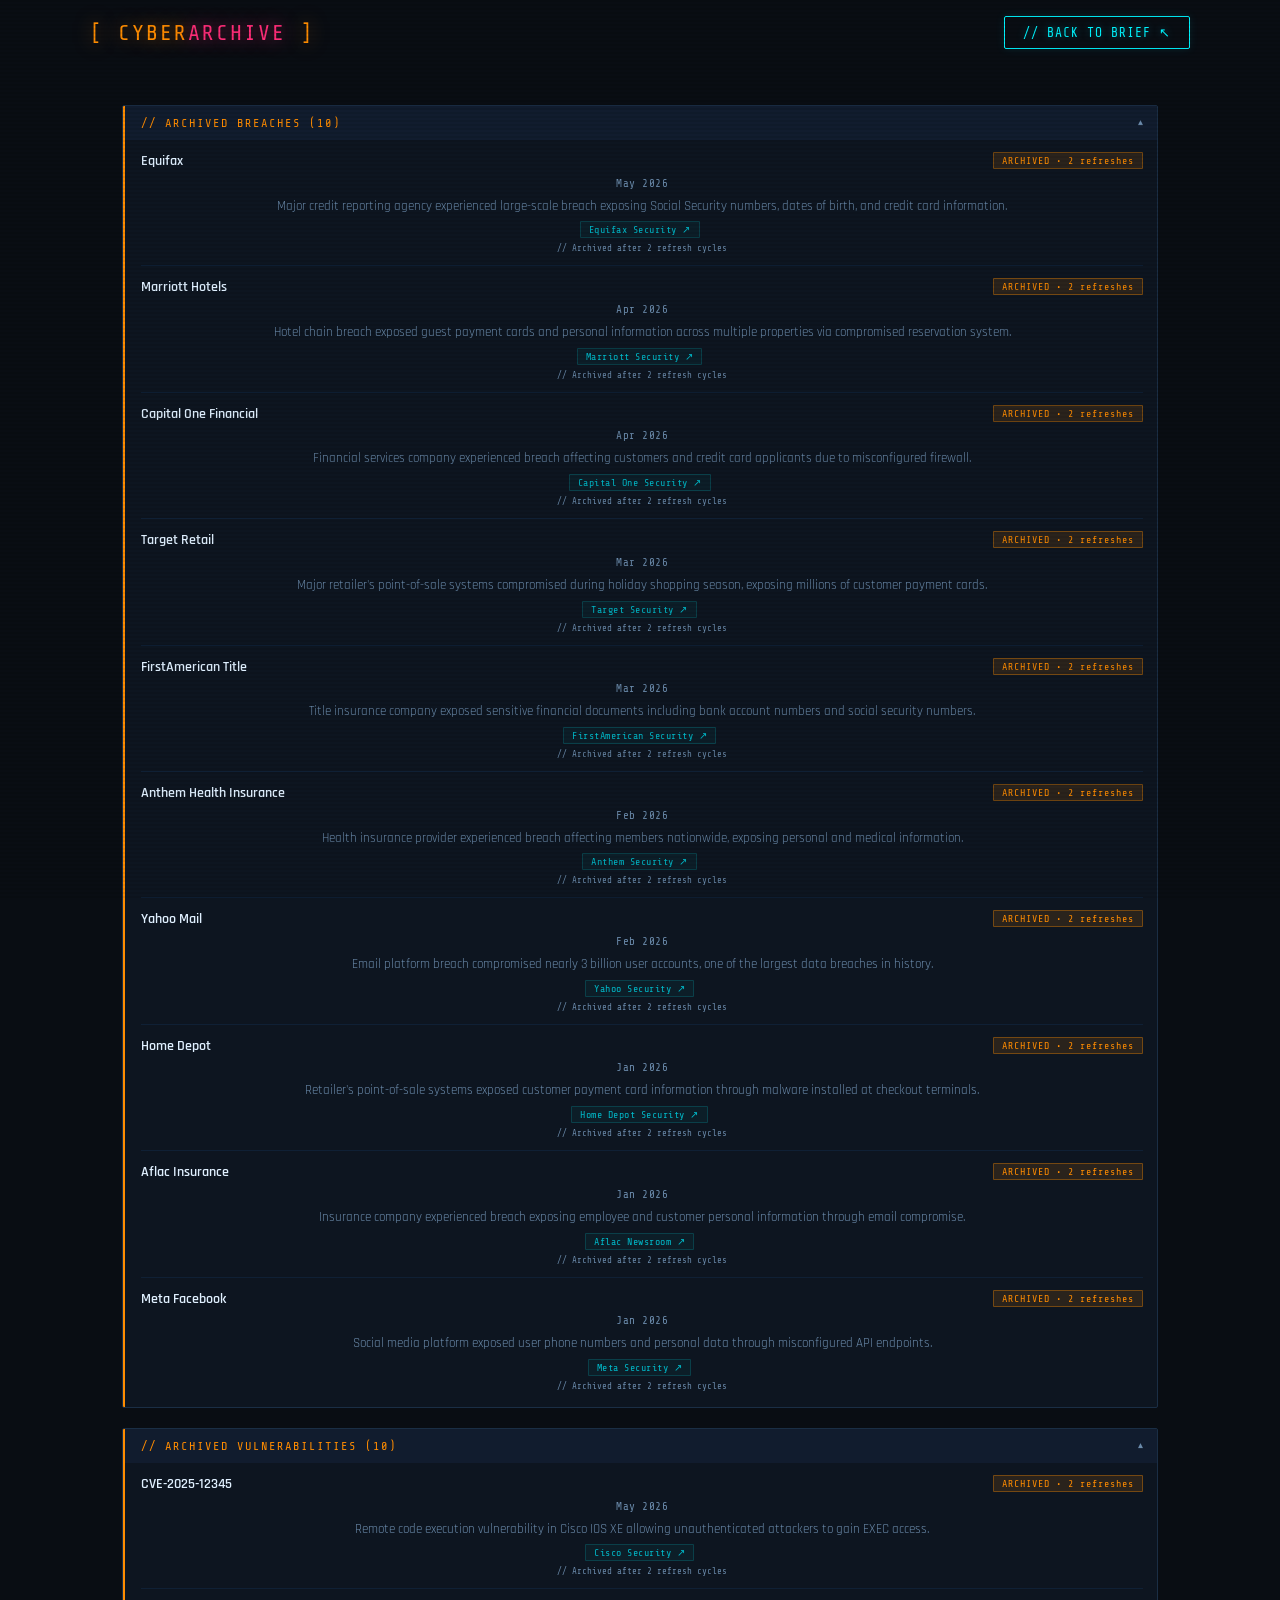
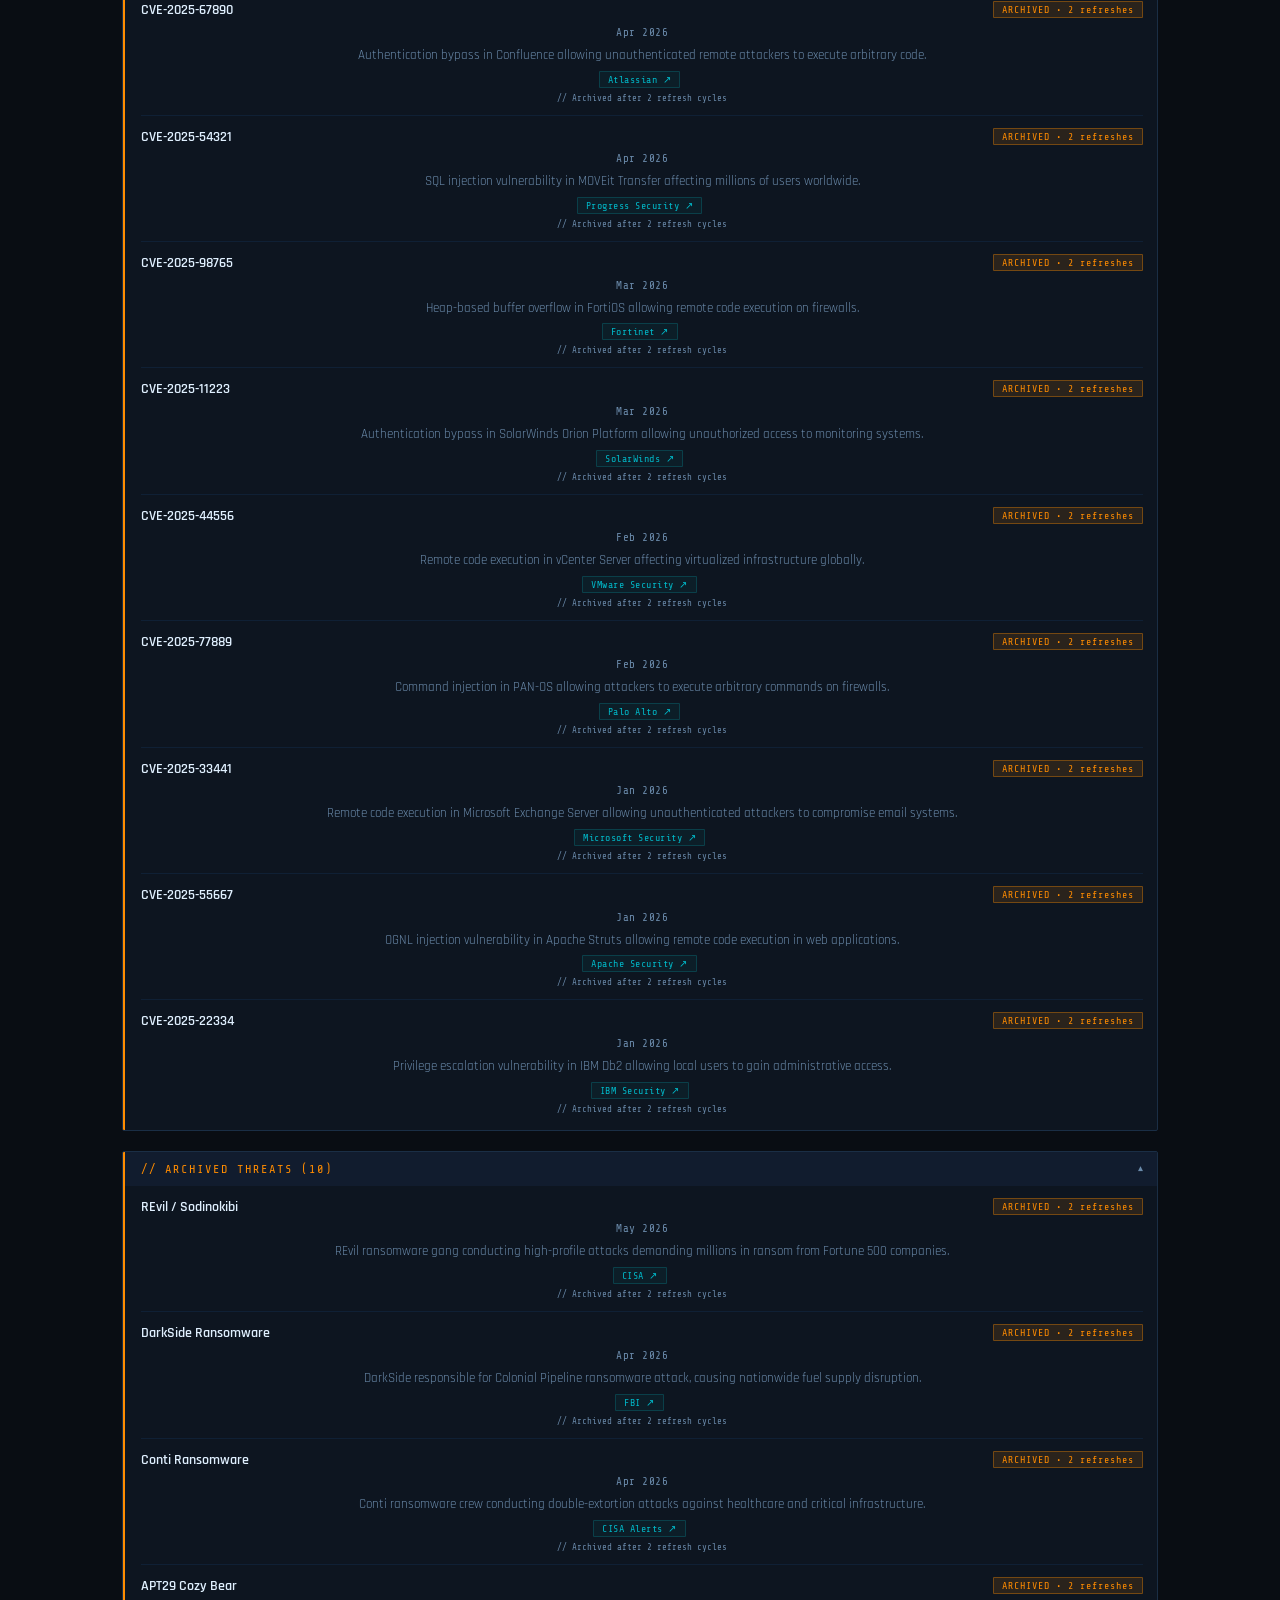
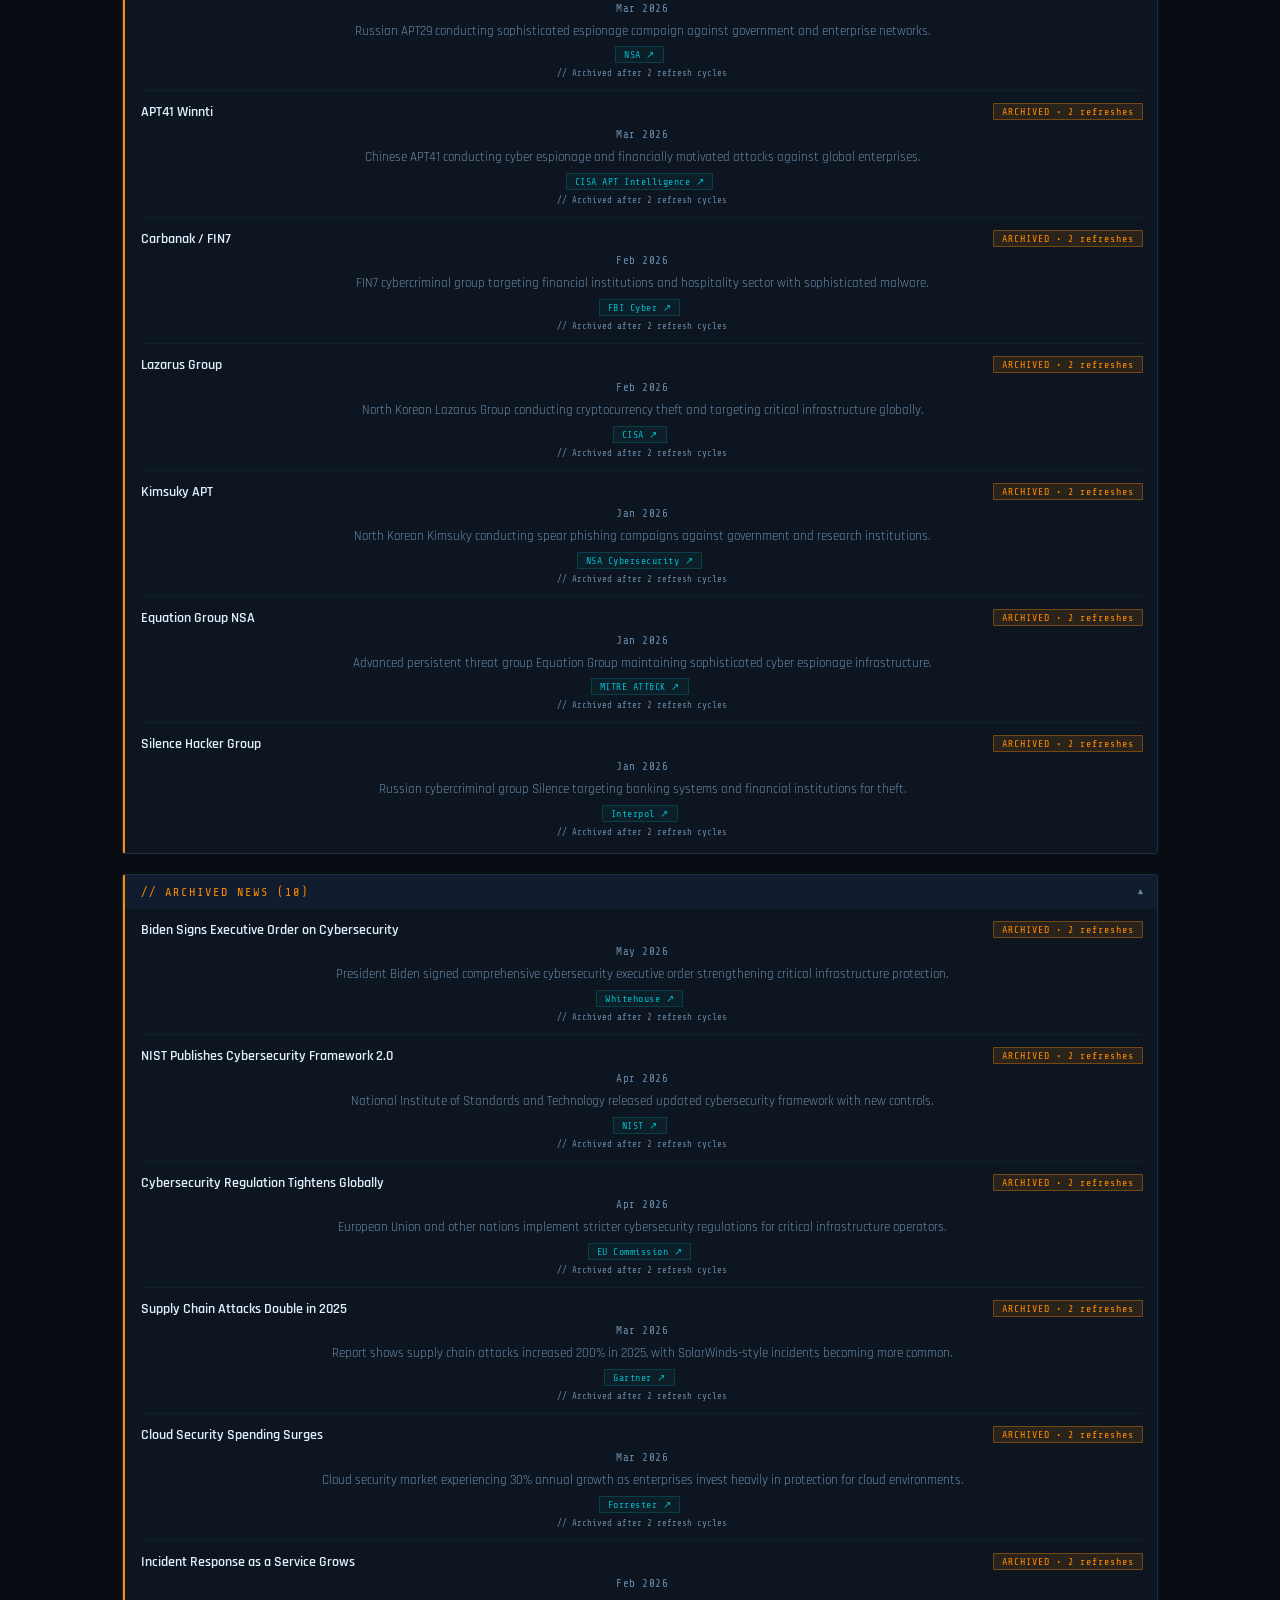
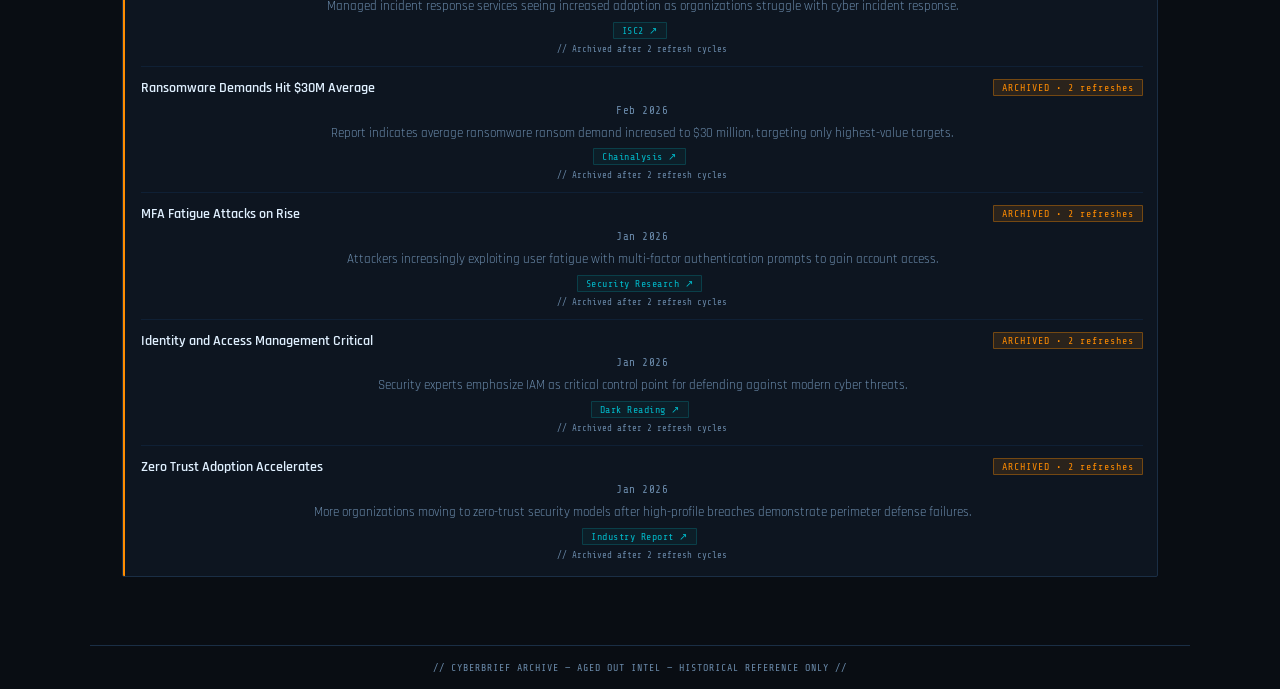
==== archive.html @ 5ec743f7 "Add files via upload" ====
<!doctype html>
<html lang="en">
<head>
<meta charset="utf-8">
<meta name="viewport" content="width=device-width,initial-scale=1">
<meta http-equiv="Cache-Control" content="no-cache, no-store, must-revalidate">
<meta http-equiv="Pragma" content="no-cache">
<meta http-equiv="Expires" content="0">
<title>CyberBrief Archive // Historical Intel</title>
<link rel="stylesheet" href="colors_and_type.css">
<style>
  *{box-sizing:border-box;margin:0;padding:0}
  body{font-family:'Rajdhani',sans-serif;color:#c8ddf0;background:#090d13;padding:1rem;min-height:100vh;position:relative}
  body::before{content:'';position:fixed;inset:0;background:repeating-linear-gradient(0deg,transparent,transparent 2px,rgba(0,0,0,0.07) 2px,rgba(0,0,0,0.07) 4px);pointer-events:none;z-index:100}
  .wrap{max-width:1100px;margin:0 auto;position:relative;z-index:1}
  .header{display:flex;align-items:center;justify-content:space-between;margin-bottom:1.5rem;flex-wrap:wrap;gap:8px}
  .logo{font-family:'Share Tech Mono',monospace;font-size:22px;letter-spacing:2px;color:#ff8c00;text-shadow:0 0 18px rgba(255,140,0,0.6)}
  .logo span{color:#ff2d78;text-shadow:0 0 18px rgba(255,45,120,0.7)}
  .btn{display:inline-flex;align-items:center;gap:8px;padding:8px 18px;border:1px solid #00f5ff;border-radius:2px;background:transparent;color:#00f5ff;font-size:13px;font-family:'Share Tech Mono',monospace;letter-spacing:1px;cursor:pointer;text-shadow:0 0 8px rgba(0,245,255,0.4);box-shadow:0 0 10px rgba(0,245,255,0.1);transition:all 0.15s;text-decoration:none}
  .btn:hover{background:rgba(0,245,255,0.07);box-shadow:0 0 18px rgba(0,245,255,0.25)}
  .section{margin-bottom:1.25rem;border:1px solid #1a2e45;border-radius:2px;overflow:hidden;position:relative;background:#0d1520}
  .section::before{content:'';position:absolute;top:0;left:0;width:2px;height:100%;background:#ff8c00}
  .shead{display:flex;align-items:center;justify-content:space-between;padding:10px 14px 10px 18px;background:#111c2e;cursor:pointer;user-select:none}
  .stitle{font-family:'Share Tech Mono',monospace;font-size:12px;letter-spacing:2px;text-transform:uppercase;display:flex;align-items:center;gap:10px;color:#ff8c00}
  .chev{font-size:10px;color:#6a8aaa;transition:transform .2s}
  .chev.open{transform:rotate(180deg)}
  .sbody{padding:0 14px 4px 18px;display:none}
  .sbody.open{display:block}
  .item{padding:12px 0;border-bottom:1px solid #0f2035}
  .item:last-child{border-bottom:none}
  .ihead{display:flex;align-items:flex-start;justify-content:space-between;gap:8px;margin-bottom:5px}
  .ititle{font-family:'Rajdhani',sans-serif;font-size:14px;font-weight:600;line-height:1.4;color:#e0f0ff}
  .badge{font-family:'Share Tech Mono',monospace;font-size:10px;padding:2px 8px;border-radius:1px;white-space:nowrap;flex-shrink:0;letter-spacing:1px}
  .b-archived{background:rgba(255,140,0,0.12);color:#ff8c00;border:1px solid rgba(255,140,0,0.35)}
  .age{font-family:'Share Tech Mono',monospace;font-size:9px;color:#6a8aaa;margin-top:4px}
  .imeta{font-family:'Share Tech Mono',monospace;font-size:11px;color:#6a8aaa;margin-bottom:6px;letter-spacing:0.5px}
  .idesc{font-family:'Rajdhani',sans-serif;font-size:13px;color:#6a8aaa;line-height:1.6}
  .src-link{font-family:'Share Tech Mono',monospace;font-size:10px;color:#00b8c8;text-decoration:none;background:rgba(0,245,255,0.04);border:1px solid rgba(0,245,255,0.15);border-radius:1px;padding:2px 8px;letter-spacing:0.5px;display:inline-block;margin-right:5px;margin-top:5px;transition:all 0.15s}
  .src-link:hover{background:rgba(0,245,255,0.1);color:#00f5ff;border-color:rgba(0,245,255,0.35)}
  .footer{font-family:'Share Tech Mono',monospace;font-size:10px;color:#6a8aaa;text-align:center;margin-top:1rem;padding-top:1rem;border-top:1px solid #1a2e45;letter-spacing:1px}
  .empty{text-align:center;color:#6a8aaa;padding:2rem;font-family:'Share Tech Mono',monospace}
  .loading{text-align:center;color:#00f5ff;padding:2rem}
</style>
</head>
<body>
<div class="wrap">
  <div class="header">
    <div class="logo">[ CYBER<span>ARCHIVE</span> ]</div>
    <a href="ui_kits/brief/index.html" class="btn">// BACK TO BRIEF ↖</a>
  </div>
  <div id="archive" class="loading">// LOADING ARCHIVED ITEMS...</div>
  <div class="footer">// CYBERBRIEF ARCHIVE &mdash; AGED OUT INTEL &mdash; HISTORICAL REFERENCE ONLY //</div>
</div>
<script>
var ARCHIVE_DATA=null;
function esc(s){return String(s||'').replace(/&/g,'&amp;').replace(/</g,'&lt;').replace(/>/g,'&gt;').replace(/"/g,'&quot;')}
function loadArchive(){
  document.getElementById('archive').innerHTML='<div class="loading">// LOADING ARCHIVED ITEMS...</div>';
  fetch('archive.json').then(r=>{
    if(!r.ok)throw new Error('HTTP '+r.status);
    return r.json();
  }).then(d=>{
    ARCHIVE_DATA=d;
    renderArchive();
  }).catch(e=>{
    console.error('Failed to load archive:',e);
    document.getElementById('archive').innerHTML='<div class="empty">// NO ARCHIVED ITEMS YET //</div>';
  });
}
function rSrcs(srcs){if(!srcs||!srcs.length)return '';var h='';for(var i=0;i<srcs.length;i++)h+='<a class="src-link" href="'+esc(srcs[i].url)+'" target="_blank" rel="noopener">'+esc(srcs[i].label)+' ↗</a>';return h}
function renderArchive(){
  if(!ARCHIVE_DATA||(!ARCHIVE_DATA.breach&&!ARCHIVE_DATA.cve&&!ARCHIVE_DATA.threat&&!ARCHIVE_DATA.news)){
    document.getElementById('archive').innerHTML='<div class="empty">// NO ARCHIVED ITEMS YET //</div>';
    return;
  }
  var html='';
  var sections=[
    {id:'breach',title:'// ARCHIVED BREACHES'},
    {id:'cve',title:'// ARCHIVED VULNERABILITIES'},
    {id:'threat',title:'// ARCHIVED THREATS'},
    {id:'news',title:'// ARCHIVED NEWS'}
  ];
  sections.forEach(s=>{
    var items=ARCHIVE_DATA[s.id]||[];
    if(items.length===0)return;
    html+='<div class="section"><div class="shead" onclick="tog(\''+s.id+'\')"><div class="stitle">'+s.title+' ('+items.length+')</div><div class="chev open" id="c_'+s.id+'">&#x25BE;</div></div><div class="sbody open" id="b_'+s.id+'">';
    items.forEach(item=>{
      var title=item.org||item.cve_id||item.actor||item.title||'Unknown';
      var meta=item.date||(item.vendor?item.vendor:'')|(item.source?item.source:'');
      var age=item.age||'unknown';
      html+='<div class="item"><div class="ihead"><div class="ititle">'+esc(title)+'</div><span class="badge b-archived">ARCHIVED • '+esc(age)+' refreshes</span></div>';
      if(meta)html+='<div class="imeta">'+esc(meta)+'</div>';
      if(item.summary)html+='<div class="idesc">'+esc(item.summary)+'</div>';
      if(item.sources)html+=rSrcs(item.sources);
      html+='<div class="age">// Archived after '+esc(age)+' refresh cycles</div></div>';
    });
    html+='</div></div>';
  });
  document.getElementById('archive').innerHTML=html;
}
function tog(id){var b=document.getElementById('b_'+id),c=document.getElementById('c_'+id);if(!b||!c)return;var o=b.classList.toggle('open');b.style.display=o?'block':'none';c.classList.toggle('open',o)}
window.tog=tog;
loadArchive();
</script>
</body>
</html>
---- colors_and_type.css ----
/* =========================================================
   CyberBrief Design System — Foundations
   Cyberpunk intel feed for daily security briefings.
   Colors, typography, motion, and effects extracted from
   source/cyberbrief.html
   ========================================================= */

@import url('https://fonts.googleapis.com/css2?family=Share+Tech+Mono&family=Rajdhani:wght@400;500;600;700&display=swap');

:root {
  /* ---------- Backgrounds (deep navy-black) ---------- */
  --bg:   #090d13;   /* page */
  --bg2:  #0d1520;   /* panel */
  --bg3:  #111c2e;   /* panel header / raised */
  --bg-overlay: rgba(0,0,0,0.07);   /* scanline tint */

  /* ---------- Neon palette ---------- */
  --cyan:    #00f5ff;   /* primary neon */
  --cyan2:   #00b8c8;   /* secondary cyan, less glow */
  --pink:    #ff2d78;   /* accent neon */
  --green:   #00ff9d;   /* success / medium */
  --red:     #ff3a3a;   /* critical */
  --orange:  #ff8c00;   /* high */

  /* ---------- Text ---------- */
  --text:    #c8ddf0;   /* primary body */
  --text2:   #6a8aaa;   /* secondary / meta */
  --text-bright: #e0f0ff; /* item titles */

  /* ---------- Borders ---------- */
  --border:   #1a2e45;
  --border2:  #0f2035;

  /* ---------- Type ---------- */
  --mono: 'Share Tech Mono', ui-monospace, 'SF Mono', Menlo, Consolas, monospace;
  --head: 'Rajdhani', system-ui, -apple-system, BlinkMacSystemFont, sans-serif;

  --fs-display:  32px;
  --fs-h1:       22px;   /* logo / page title */
  --fs-h2:       16px;   /* section title */
  --fs-h3:       14px;   /* item title */
  --fs-body:     13px;
  --fs-meta:     11px;
  --fs-tag:      10px;

  --tracking-mono: 1px;
  --tracking-wide: 2px;

  /* ---------- Spacing ---------- */
  --space-1: 4px;
  --space-2: 8px;
  --space-3: 12px;
  --space-4: 16px;
  --space-5: 20px;
  --space-6: 24px;

  /* ---------- Radii (sharp) ---------- */
  --r-sharp: 1px;
  --r-sm:    2px;
  --r-md:    4px;

  /* ---------- Glow / shadow ---------- */
  --glow-cyan:   0 0 18px rgba(0,245,255,0.6);
  --glow-cyan-soft: 0 0 10px rgba(0,245,255,0.1);
  --glow-pink:   0 0 18px rgba(255,45,120,0.7);
  --glow-pink-soft: 0 0 10px rgba(255,45,120,0.1);
  --glow-green:  0 0 12px rgba(0,255,157,0.5);
  --glow-red:    0 0 12px rgba(255,58,58,0.5);
  --glow-orange: 0 0 12px rgba(255,140,0,0.5);

  /* ---------- Motion ---------- */
  --dur-fast: 150ms;
  --dur-base: 200ms;
  --ease: ease;
}

/* =========================================================
   Element styles
   ========================================================= */
.cb-body {
  font-family: var(--head);
  font-size: var(--fs-body);
  color: var(--text);
  background: var(--bg);
  line-height: 1.5;
}

.cb-mono { font-family: var(--mono); letter-spacing: var(--tracking-mono); }

.cb-logo {
  font-family: var(--mono);
  font-size: var(--fs-h1);
  letter-spacing: var(--tracking-wide);
  color: var(--cyan);
  text-shadow: var(--glow-cyan);
}
.cb-logo span { color: var(--pink); text-shadow: var(--glow-pink); }

.cb-section-title {
  font-family: var(--mono);
  font-size: 12px;
  letter-spacing: var(--tracking-wide);
  text-transform: uppercase;
  color: var(--text);
}

.cb-item-title {
  font-family: var(--head);
  font-weight: 600;
  font-size: var(--fs-h3);
  color: var(--text-bright);
  line-height: 1.4;
}

.cb-meta {
  font-family: var(--mono);
  font-size: var(--fs-meta);
  color: var(--text2);
  letter-spacing: 0.5px;
}

.cb-link {
  color: var(--cyan);
  text-decoration: none;
  border-bottom: 1px solid rgba(0,245,255,0.3);
}
.cb-link:hover { color: var(--cyan); border-color: var(--cyan); text-shadow: 0 0 6px rgba(0,245,255,0.5); }

/* Scanline overlay — apply to a fixed pseudo-element on body */
.cb-scanlines::before {
  content: '';
  position: fixed; inset: 0;
  background: repeating-linear-gradient(
    0deg,
    transparent, transparent 2px,
    rgba(0,0,0,0.07) 2px, rgba(0,0,0,0.07) 4px
  );
  pointer-events: none;
  z-index: 100;
}
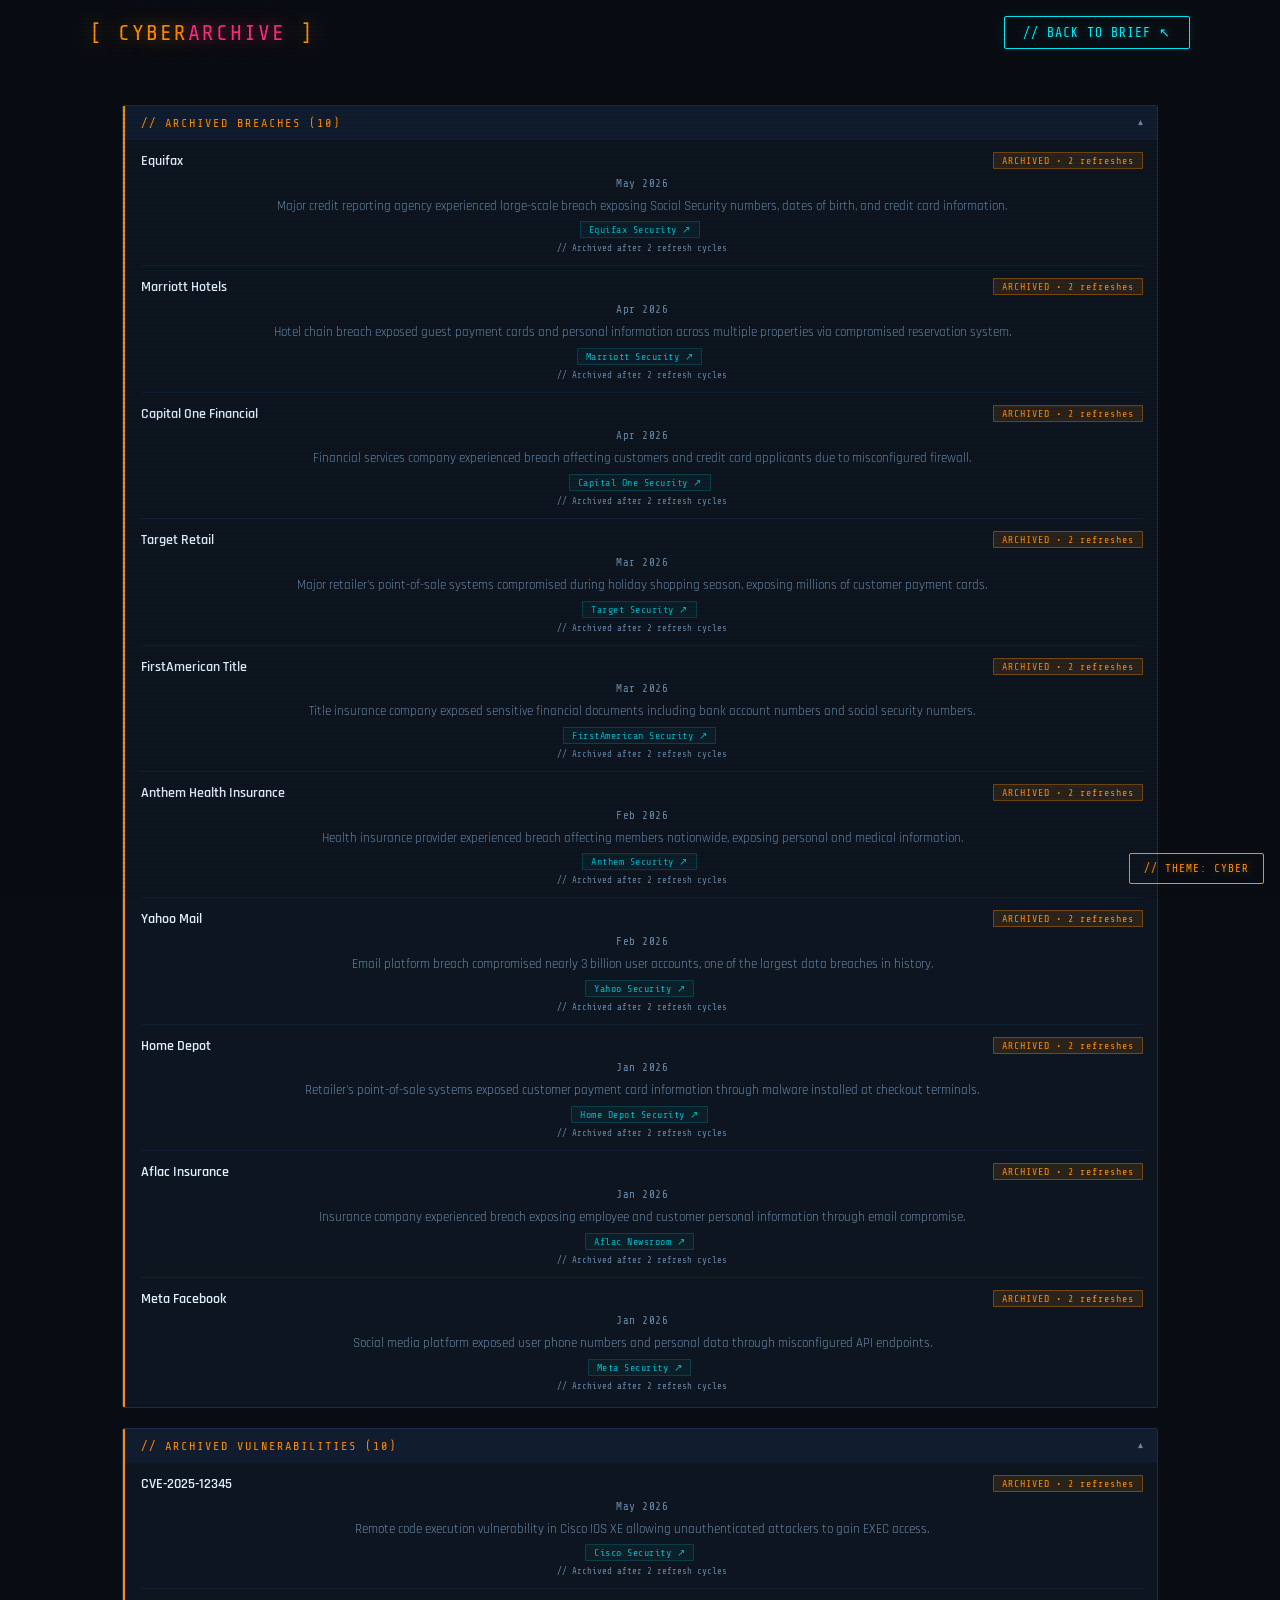
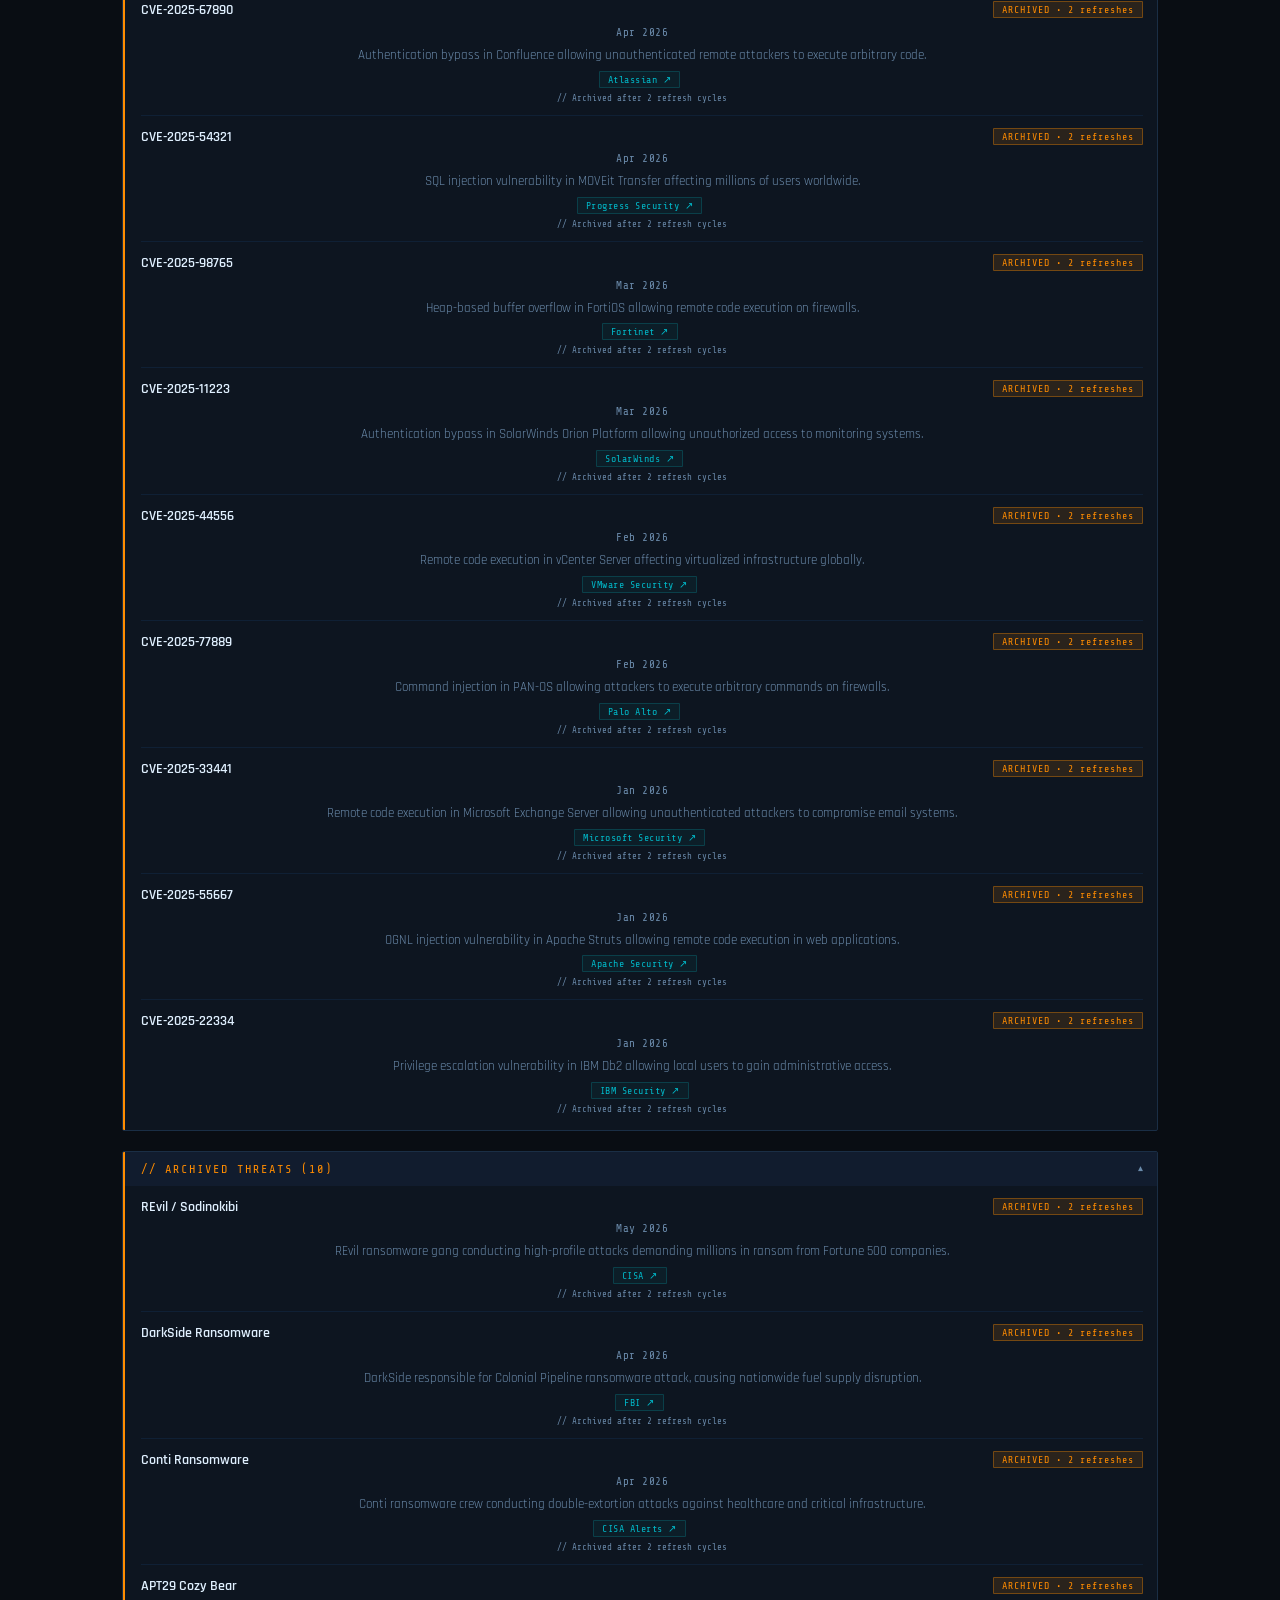
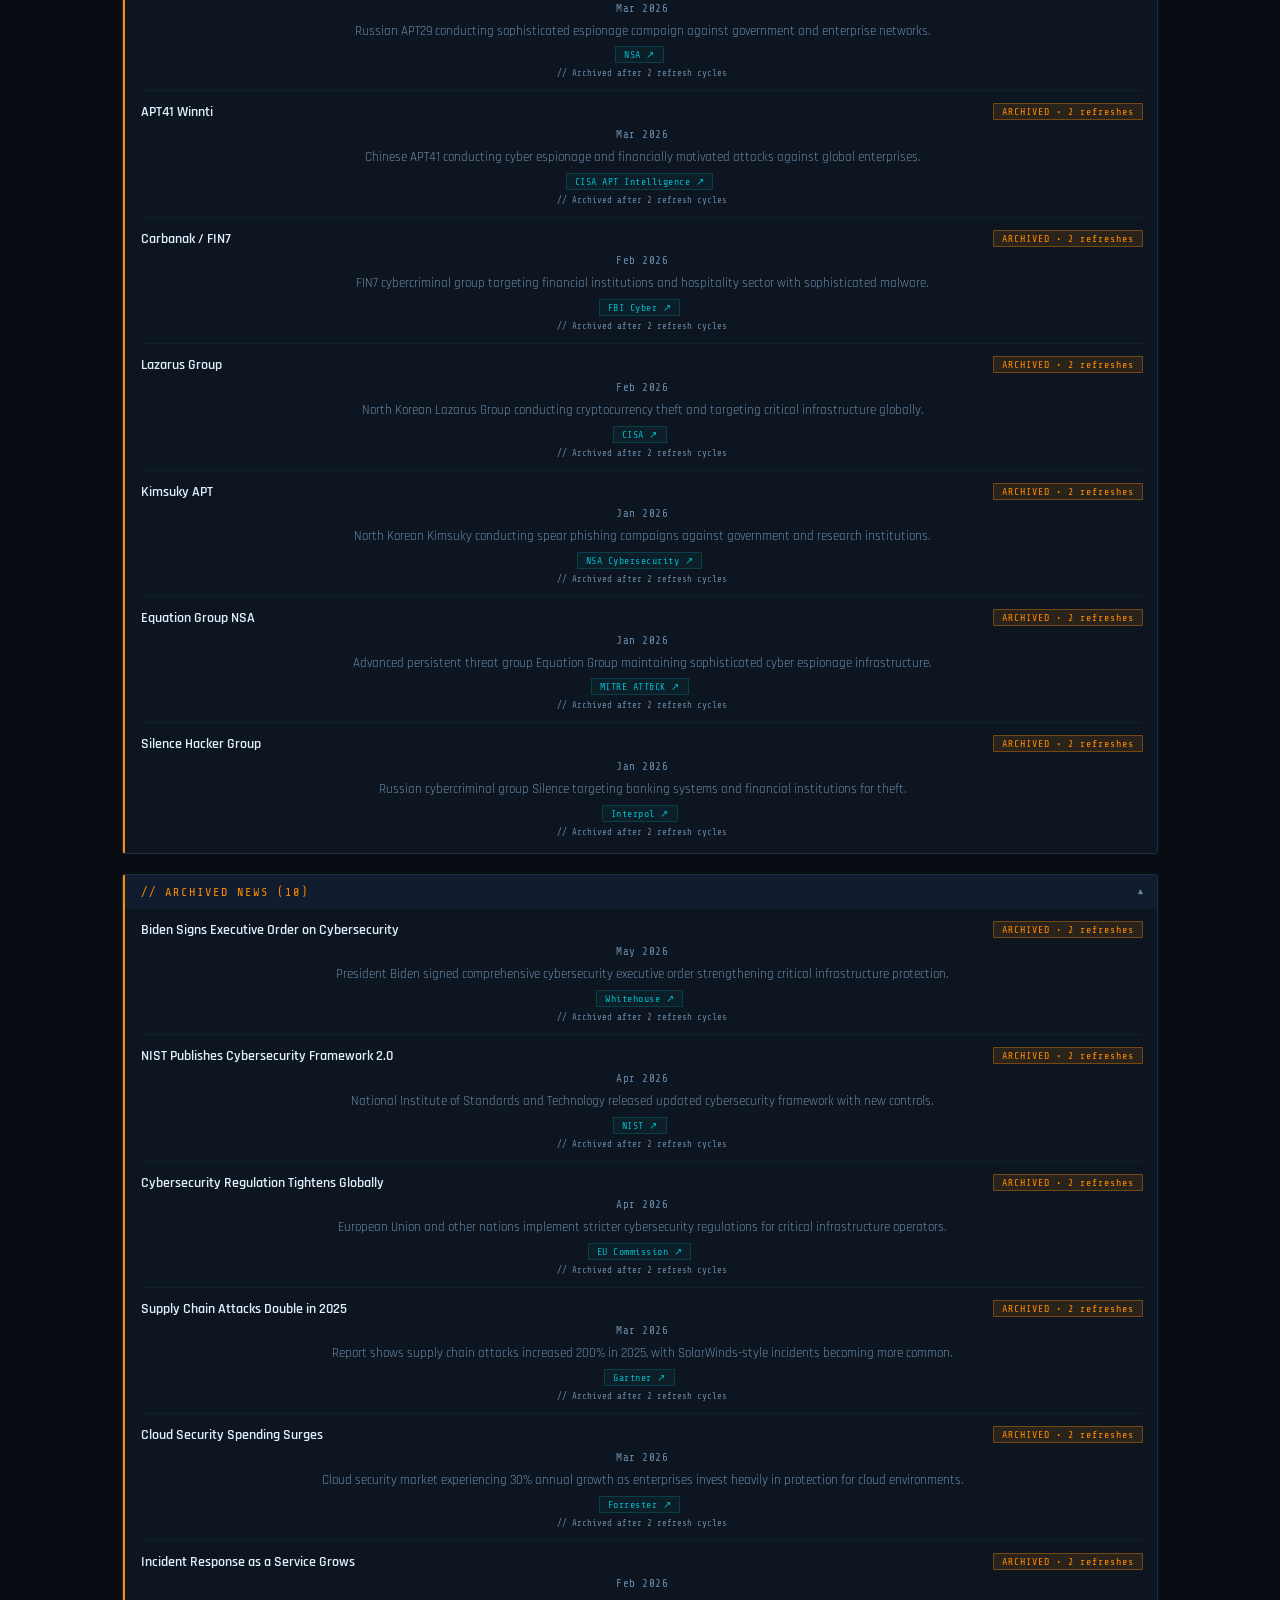
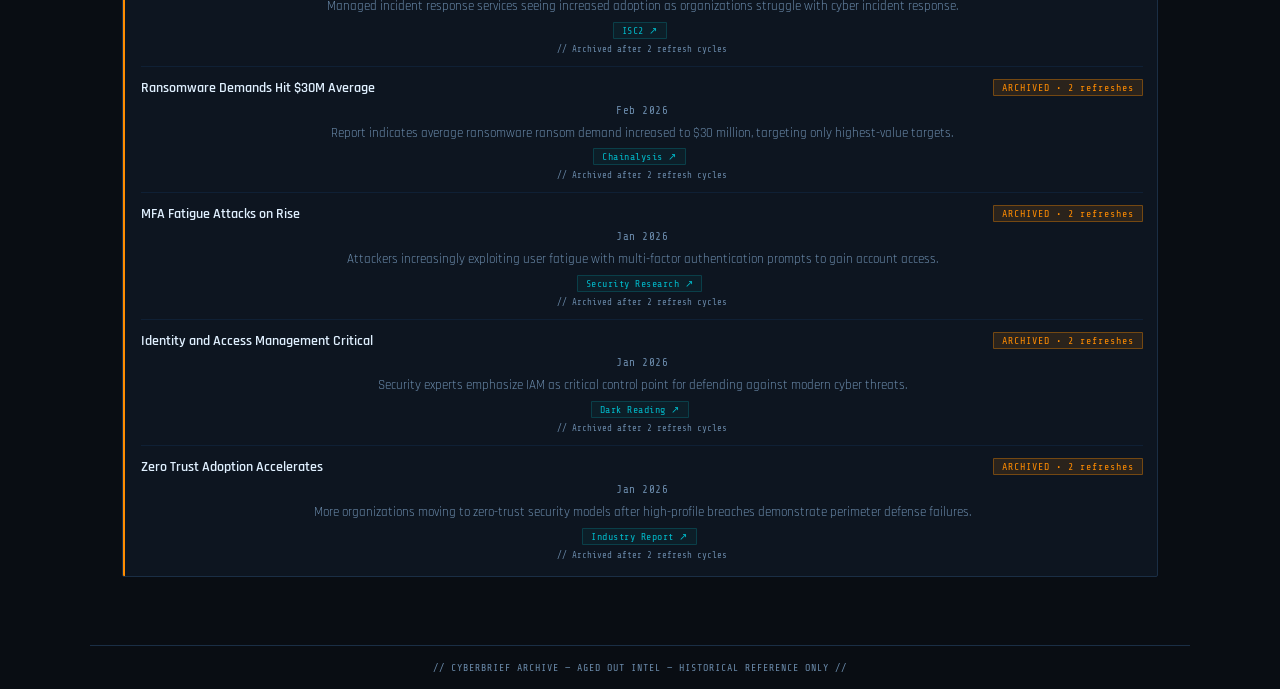
==== commit 13edad55: "Add files via upload" ====
--- a/archive.html
+++ b/archive.html
@@ -40,6 +40,51 @@
   .footer{font-family:'Share Tech Mono',monospace;font-size:10px;color:#6a8aaa;text-align:center;margin-top:1rem;padding-top:1rem;border-top:1px solid #1a2e45;letter-spacing:1px}
   .empty{text-align:center;color:#6a8aaa;padding:2rem;font-family:'Share Tech Mono',monospace}
   .loading{text-align:center;color:#00f5ff;padding:2rem}
+  /* DIABLO */
+  body.theme-diablo{background:#0a0604;color:#d4b88a;background-image:radial-gradient(ellipse at top,#1a0a05 0%,#0a0604 60%)}
+  body.theme-diablo .logo{color:#e8c469;text-shadow:0 0 20px rgba(232,196,105,0.7)}body.theme-diablo .logo span{color:#a01818;text-shadow:0 0 22px rgba(200,30,30,0.9)}
+  body.theme-diablo .btn{background:linear-gradient(180deg,#3a1a0a,#1f0d05);border-color:#8b2a1a;color:#e8c469;text-shadow:0 0 8px rgba(232,196,105,0.5);box-shadow:0 0 12px rgba(139,42,26,0.4)}
+  body.theme-diablo .section{background:linear-gradient(180deg,#1a0d07,#0e0604);border-color:#6a3818}body.theme-diablo .section::before{background:linear-gradient(180deg,#e8c469,#a01818)}
+  body.theme-diablo .shead{background:linear-gradient(180deg,#2a1408,#1a0d07);border-bottom:1px solid #6a3818}
+  body.theme-diablo .stitle{color:#e8c469}body.theme-diablo .ititle{color:#f0d8a0}body.theme-diablo .imeta,body.theme-diablo .footer,body.theme-diablo .age{color:#a88560}body.theme-diablo .idesc{color:#c9a878}
+  body.theme-diablo .item{border-bottom-color:#3a1f10}body.theme-diablo .footer{border-top-color:#6a3818}
+  body.theme-diablo .b-archived{background:rgba(200,30,30,0.18);color:#ff3a1a;border-color:#8b1818}
+  body.theme-diablo .src-link{background:rgba(139,42,26,0.18);border-color:#8b2a1a;color:#e8c469}
+  /* STEAMPUNK */
+  body.theme-steampunk{background:#1f1610;color:#d9c39a;background-image:radial-gradient(ellipse at center,#2a1f15 0%,#15100a 70%)}
+  body.theme-steampunk .logo{color:#d4a356;text-shadow:0 0 10px rgba(212,163,86,0.6)}body.theme-steampunk .logo span{color:#8b4513}
+  body.theme-steampunk .btn{background:linear-gradient(180deg,#5a4226,#3a2a18);border-color:#8b6f47;color:#d4a356;text-shadow:0 0 6px rgba(212,163,86,0.5);box-shadow:inset 0 1px 2px rgba(212,163,86,0.2)}
+  body.theme-steampunk .section{background:linear-gradient(180deg,#2a1f15,#15100a);border-color:#8b6f47}body.theme-steampunk .section::before{background:#d4a356}
+  body.theme-steampunk .shead{background:linear-gradient(180deg,#3a2a18,#2a1f15);border-bottom:1px solid #8b6f47}
+  body.theme-steampunk .stitle,body.theme-steampunk .ititle{color:#d4a356}body.theme-steampunk .imeta,body.theme-steampunk .footer,body.theme-steampunk .age{color:#a08868}body.theme-steampunk .idesc{color:#c9b88a}
+  body.theme-steampunk .item{border-bottom-color:#3a2a18}body.theme-steampunk .footer{border-top-color:#8b6f47}
+  body.theme-steampunk .b-archived{background:rgba(212,163,86,0.15);color:#d4a356;border-color:#8b6f47}
+  body.theme-steampunk .src-link{background:rgba(139,111,71,0.18);border-color:#8b6f47;color:#d4a356}
+  /* GOTH */
+  body.theme-goth{background:#0a0612;color:#b8a8c8;background-image:radial-gradient(ellipse at top,#1a0d28 0%,#050310 70%)}
+  body.theme-goth .logo{color:#d8b8e8;text-shadow:0 0 20px rgba(216,184,232,0.7)}body.theme-goth .logo span{color:#8b1a3a;text-shadow:0 0 20px rgba(139,26,58,0.8)}
+  body.theme-goth .btn{background:linear-gradient(180deg,#2a1240,#15081f);border-color:#6a2a8a;color:#d8b8e8;text-shadow:0 0 8px rgba(216,184,232,0.5);box-shadow:0 0 12px rgba(106,42,138,0.4)}
+  body.theme-goth .section{background:linear-gradient(180deg,#1a0d28,#0a0612);border-color:#5a2a6a}body.theme-goth .section::before{background:linear-gradient(180deg,#d8b8e8,#8b1a3a)}
+  body.theme-goth .shead{background:linear-gradient(180deg,#2a1240,#1a0d28);border-bottom:1px solid #5a2a6a}
+  body.theme-goth .stitle,body.theme-goth .ititle{color:#d8b8e8}body.theme-goth .imeta,body.theme-goth .footer,body.theme-goth .age{color:#9888a8}body.theme-goth .idesc{color:#b8a8c8}
+  body.theme-goth .item{border-bottom-color:#3a1a4a}body.theme-goth .footer{border-top-color:#5a2a6a}
+  body.theme-goth .b-archived{background:rgba(160,96,208,0.2);color:#a060d0;border-color:#6a2a8a}
+  body.theme-goth .src-link{background:rgba(106,42,138,0.2);border-color:#6a2a8a;color:#d8b8e8}
+  /* WESTERN */
+  body.theme-western{background:#2a1f15;color:#d9c39a;background-image:radial-gradient(ellipse at top,#4a3520 0%,#1a1208 80%)}
+  body.theme-western .logo{color:#e8a040;text-shadow:0 0 15px rgba(232,160,64,0.7)}body.theme-western .logo span{color:#c04020;text-shadow:0 0 15px rgba(192,64,32,0.7)}
+  body.theme-western .btn{background:linear-gradient(180deg,#5a3a20,#3a2510);border-color:#8b5a30;color:#e8a040;text-shadow:0 0 6px rgba(232,160,64,0.5)}
+  body.theme-western .section{background:linear-gradient(180deg,#3a2a18,#1a1208);border-color:#8b5a30}body.theme-western .section::before{background:linear-gradient(180deg,#e8a040,#c04020)}
+  body.theme-western .shead{background:linear-gradient(180deg,#5a3a20,#3a2510);border-bottom:1px solid #8b5a30}
+  body.theme-western .stitle,body.theme-western .ititle{color:#e8a040}body.theme-western .imeta,body.theme-western .footer,body.theme-western .age{color:#a88860}body.theme-western .idesc{color:#c9b88a}
+  body.theme-western .item{border-bottom-color:#4a3520}body.theme-western .footer{border-top-color:#8b5a30}
+  body.theme-western .b-archived{background:rgba(232,160,64,0.2);color:#e8a040;border-color:#8b5a30}
+  body.theme-western .src-link{background:rgba(139,90,48,0.2);border-color:#8b5a30;color:#e8a040}
+  .theme-toggle{position:fixed;bottom:1rem;right:1rem;z-index:200;padding:8px 14px;font-family:'Share Tech Mono',monospace;font-size:11px;letter-spacing:1px;background:transparent;border:1px solid #ff8c00;color:#ff8c00;border-radius:2px;cursor:pointer;text-shadow:0 0 8px rgba(255,140,0,0.4)}
+  body.theme-diablo .theme-toggle{border-color:#8b2a1a;color:#e8c469;background:linear-gradient(180deg,#3a1a0a,#1f0d05)}
+  body.theme-steampunk .theme-toggle{border-color:#8b6f47;color:#d4a356;background:linear-gradient(180deg,#5a4226,#3a2a18)}
+  body.theme-goth .theme-toggle{border-color:#6a2a8a;color:#d8b8e8;background:linear-gradient(180deg,#2a1240,#15081f)}
+  body.theme-western .theme-toggle{border-color:#8b5a30;color:#e8a040;background:linear-gradient(180deg,#5a3a20,#3a2510)}
 </style>
 </head>
 <body>
@@ -101,6 +146,12 @@
 function tog(id){var b=document.getElementById('b_'+id),c=document.getElementById('c_'+id);if(!b||!c)return;var o=b.classList.toggle('open');b.style.display=o?'block':'none';c.classList.toggle('open',o)}
 window.tog=tog;
 loadArchive();
+var THEMES=['cyber','diablo','steampunk','goth','western'];
+var THEME_LABELS={cyber:'CYBER',diablo:'DIABLO',steampunk:'STEAMPUNK',goth:'GOTH',western:'WESTERN'};
+function applyTheme(t){THEMES.forEach(function(x){document.body.classList.remove('theme-'+x)});if(t!=='cyber')document.body.classList.add('theme-'+t);var b=document.getElementById('themeToggle');if(b)b.textContent='// THEME: '+THEME_LABELS[t]}
+function toggleTheme(){var cur=localStorage.getItem('cbTheme')||'cyber';var idx=(THEMES.indexOf(cur)+1)%THEMES.length;var next=THEMES[idx];localStorage.setItem('cbTheme',next);applyTheme(next)}
+applyTheme(localStorage.getItem('cbTheme')||'cyber');
 </script>
+<button class="theme-toggle" id="themeToggle" onclick="toggleTheme()">// THEME: CYBER</button>
 </body>
 </html>
